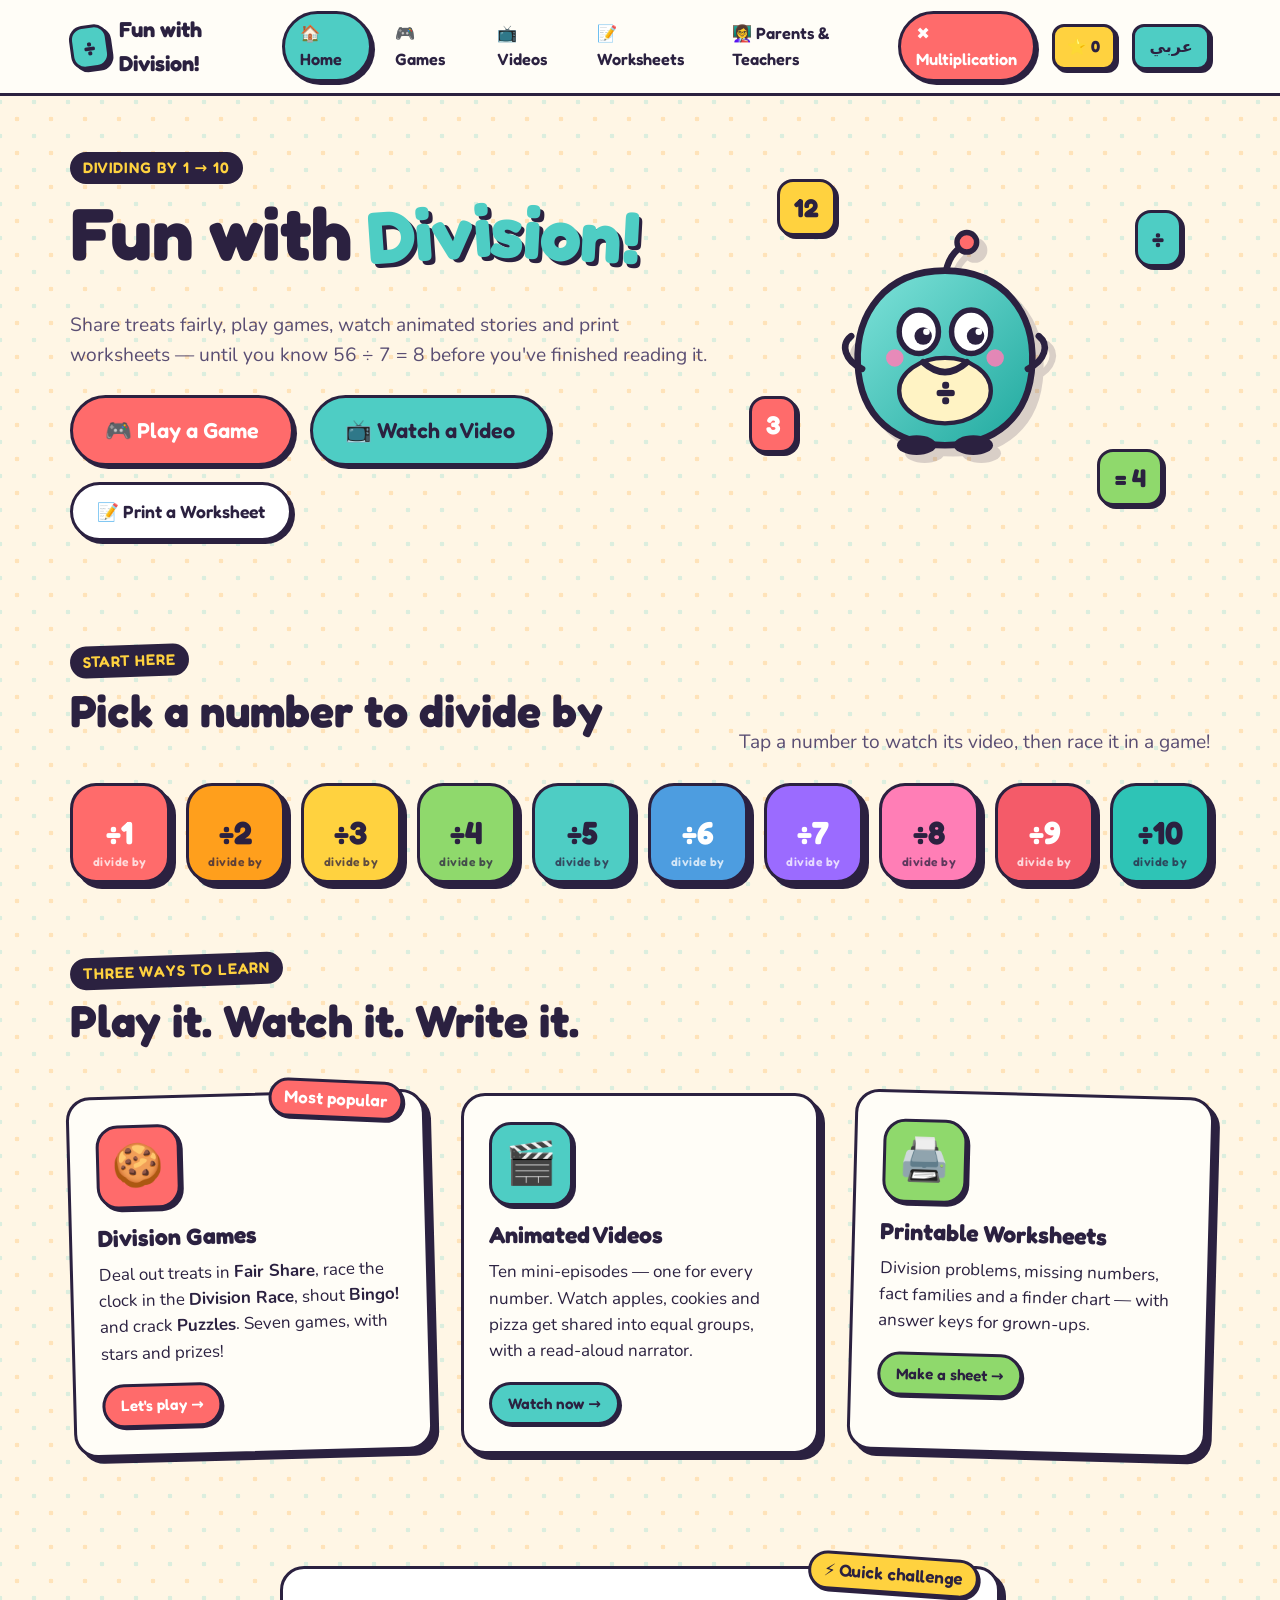
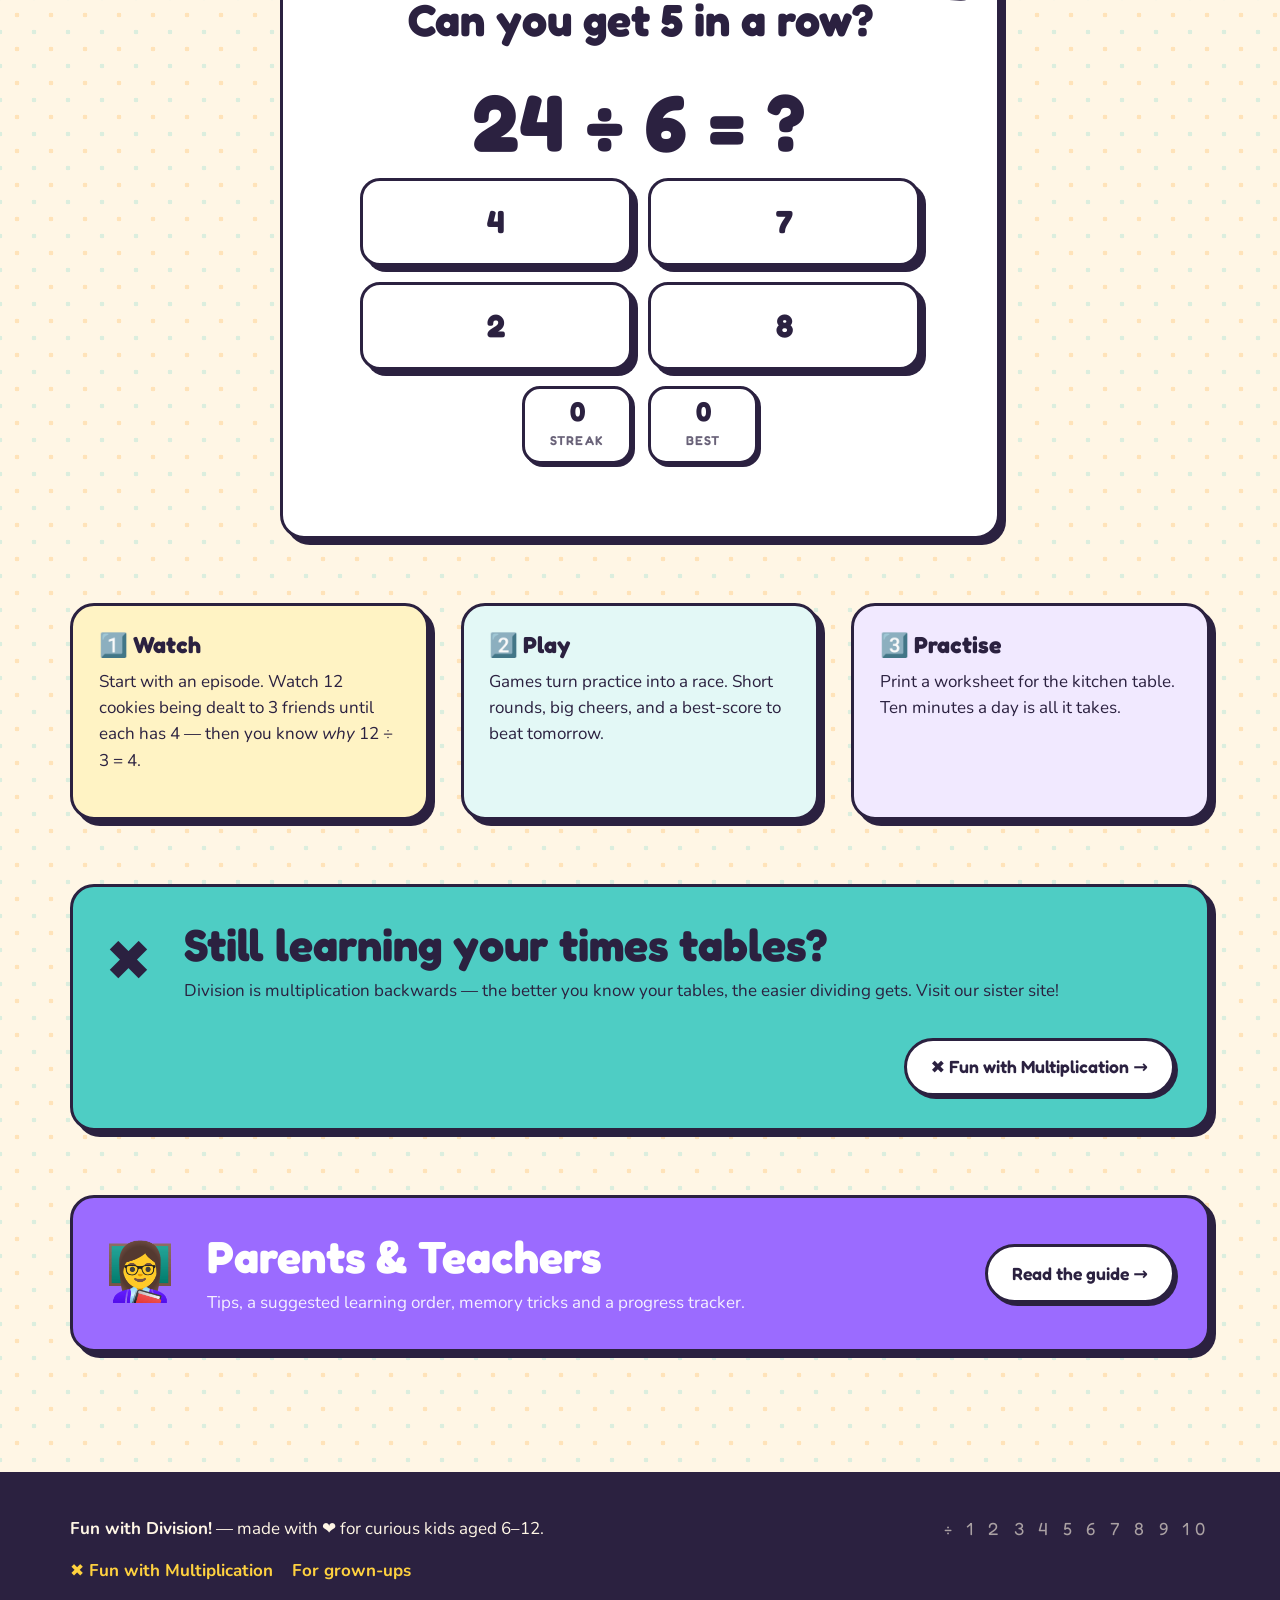
==== division/index.html @ 8eb176c8 "Merge Fun with Division into this app as /division Combines the two sister sites into a single PWA s" ====
<!DOCTYPE html>
<html lang="en">
<head>
  <meta charset="UTF-8">
  <meta name="viewport" content="width=device-width, initial-scale=1.0">
  <title data-i18n="title.home">Fun with Division! — Learn to divide by 1 to 10</title>
  <meta name="description" content="A colourful, playful website for kids aged 6–12 to learn division facts (dividing by 1 to 10) with sharing games, animated videos and printable worksheets.">
  <link rel="preconnect" href="https://fonts.googleapis.com">
  <link rel="preconnect" href="https://fonts.gstatic.com" crossorigin>
  <link href="https://fonts.googleapis.com/css2?family=Fredoka:wght@400;500;600;700&family=Nunito:wght@400;600;700;800&family=Baloo+Bhaijaan+2:wght@400;500;600;700&family=Cairo:wght@400;600;700;800&display=swap" rel="stylesheet">
  <link rel="stylesheet" href="css/style.css">
  <link rel="icon" href="data:image/svg+xml,%3Csvg xmlns='http://www.w3.org/2000/svg' viewBox='0 0 100 100'%3E%3Crect width='100' height='100' rx='24' fill='%234ECDC4'/%3E%3Ctext x='50' y='74' font-size='70' text-anchor='middle' fill='%232B2140' font-family='sans-serif' font-weight='bold'%3E÷%3C/text%3E%3C/svg%3E">
  <link rel="manifest" href="/manifest.json">
  <meta name="theme-color" content="#4ECDC4">
  <link rel="apple-touch-icon" href="/icons/apple-touch-icon.png">
  <meta name="mobile-web-app-capable" content="yes">
  <meta name="apple-mobile-web-app-capable" content="yes">
  <meta name="apple-mobile-web-app-status-bar-style" content="default">
  <meta name="apple-mobile-web-app-title" content="Fun with Math">
  <script src="js/i18n.js"></script>
</head>
<body>

  <header class="nav">
    <div class="nav-inner">
      <a class="brand" href="index.html"><span class="brand-badge">÷</span> <span data-i18n="brand">Fun with Division!</span></a>
      <ul class="nav-links">
        <li><a href="index.html" data-i18n="nav.home">🏠 Home</a></li>
        <li><a href="games.html" data-i18n="nav.games">🎮 Games</a></li>
        <li><a href="videos.html" data-i18n="nav.videos">📺 Videos</a></li>
        <li><a href="worksheets.html" data-i18n="nav.worksheets">📝 Worksheets</a></li>
        <li><a href="parents.html" data-i18n="nav.parents">👩‍🏫 Parents &amp; Teachers</a></li>
        <li><a class="sister-link" data-sister href="../index.html" data-i18n="nav.sister">✖️ Multiplication</a></li>
      </ul>
      <button class="lang-toggle" type="button" data-lang-toggle title="العربية / English">عربي</button>
      <button class="nav-toggle" aria-label="Open menu" data-i18n-label="nav.menu" aria-expanded="false">☰</button>
    </div>
  </header>

  <main>
    <!-- ================= HERO ================= -->
    <section class="hero">
      <div class="wrap hero-grid">
        <div>
          <span class="eyebrow reveal" style="--d:.05s" data-i18n="hero.eyebrow" id="hero-eyebrow">Dividing by 1 → 10</span>
          <h1 class="reveal" style="--d:.15s" data-i18n-html="hero.h1">Fun with <span style="white-space:nowrap"><span class="wobble">Divi</span><span class="swing">sion!</span></span></h1>
          <p class="lead reveal" style="--d:.3s" data-i18n-html="hero.lead">Share treats fairly, play games, watch animated stories and print worksheets — until you know 56 ÷ 7 = 8 before you've finished reading it.</p>
          <div class="hero-actions reveal" style="--d:.45s">
            <a class="btn btn-coral btn-lg" href="games.html" data-i18n="hero.play">🎮 Play a Game</a>
            <a class="btn btn-sky btn-lg" href="videos.html" data-i18n="hero.watch">📺 Watch a Video</a>
            <a class="btn btn-white" href="worksheets.html" data-i18n="hero.print">📝 Print a Worksheet</a>
          </div>
        </div>
        <div class="hero-art reveal" style="--d:.2s">
          <div data-mascot="floaty-mascot"></div>
          <span class="float-chip" style="top:6%; left:8%; background:var(--sun); --r:-8deg; animation-delay:0s">12</span>
          <span class="float-chip" style="top:14%; right:6%; background:var(--sky); --r:6deg; animation-delay:.6s">÷</span>
          <span class="float-chip" style="bottom:22%; left:2%; background:var(--coral); color:#fff; --r:4deg; animation-delay:1.2s">3</span>
          <span class="float-chip" style="bottom:8%; right:10%; background:var(--lime); --r:-5deg; animation-delay:1.8s">= 4</span>
        </div>
      </div>
    </section>

    <!-- ================= PICK A NUMBER ================= -->
    <section class="section" id="tables">
      <div class="wrap">
        <div class="section-head">
          <div>
            <span class="eyebrow" data-i18n="pick.eyebrow">Start here</span>
            <h2 data-i18n="pick.h2">Pick a number to divide by</h2>
          </div>
          <p class="lead" style="margin:0" data-i18n="pick.lead">Tap a number to watch its video, then race it in a game!</p>
        </div>
        <div class="table-picker">
          <a class="table-chip" href="videos.html#table-1">÷1<small data-i18n="pick.chip">divide by</small></a>
          <a class="table-chip" href="videos.html#table-2">÷2<small data-i18n="pick.chip">divide by</small></a>
          <a class="table-chip" href="videos.html#table-3">÷3<small data-i18n="pick.chip">divide by</small></a>
          <a class="table-chip" href="videos.html#table-4">÷4<small data-i18n="pick.chip">divide by</small></a>
          <a class="table-chip" href="videos.html#table-5">÷5<small data-i18n="pick.chip">divide by</small></a>
          <a class="table-chip" href="videos.html#table-6">÷6<small data-i18n="pick.chip">divide by</small></a>
          <a class="table-chip" href="videos.html#table-7">÷7<small data-i18n="pick.chip">divide by</small></a>
          <a class="table-chip" href="videos.html#table-8">÷8<small data-i18n="pick.chip">divide by</small></a>
          <a class="table-chip" href="videos.html#table-9">÷9<small data-i18n="pick.chip">divide by</small></a>
          <a class="table-chip" href="videos.html#table-10">÷10<small data-i18n="pick.chip">divide by</small></a>
        </div>
      </div>
    </section>

    <!-- ================= THREE WAYS TO LEARN ================= -->
    <section class="section" style="padding-top:1rem">
      <div class="wrap">
        <div class="section-head">
          <div>
            <span class="eyebrow" data-i18n="ways.eyebrow">Three ways to learn</span>
            <h2 data-i18n="ways.h2">Play it. Watch it. Write it.</h2>
          </div>
        </div>
        <div class="grid-3">
          <a class="sticker sticker-link tilt-l" href="games.html">
            <span class="tag" data-i18n="ways.popular">Most popular</span>
            <div class="card-icon" style="background:var(--coral)">🍪</div>
            <h3 data-i18n="ways.games.h3">Division Games</h3>
            <p data-i18n-html="ways.games.p">Deal out treats in <b>Fair Share</b>, race the clock in the <b>Division Race</b>, shout <b>Bingo!</b> and crack <b>Puzzles</b>. Seven games, with stars and prizes!</p>
            <span class="btn btn-sm btn-coral" data-i18n="ways.games.btn">Let's play →</span>
          </a>
          <a class="sticker sticker-link" href="videos.html">
            <div class="card-icon" style="background:var(--sky)">🎬</div>
            <h3 data-i18n="ways.videos.h3">Animated Videos</h3>
            <p data-i18n="ways.videos.p">Ten mini-episodes — one for every number. Watch apples, cookies and pizza get shared into equal groups, with a read-aloud narrator.</p>
            <span class="btn btn-sm btn-sky" data-i18n="ways.videos.btn">Watch now →</span>
          </a>
          <a class="sticker sticker-link tilt-r" href="worksheets.html">
            <div class="card-icon" style="background:var(--lime)">🖨️</div>
            <h3 data-i18n="ways.ws.h3">Printable Worksheets</h3>
            <p data-i18n="ways.ws.p">Division problems, missing numbers, fact families and a finder chart — with answer keys for grown-ups.</p>
            <span class="btn btn-sm btn-lime" data-i18n="ways.ws.btn">Make a sheet →</span>
          </a>
        </div>
      </div>
    </section>

    <!-- ================= QUICK CHALLENGE ================= -->
    <section class="section">
      <div class="wrap">
        <div class="sticker" style="max-width:720px; margin:0 auto; background:#fff">
          <span class="tag" style="background:var(--sun); color:var(--ink)" data-i18n="qc.tag">⚡ Quick challenge</span>
          <h2 style="text-align:center" data-i18n="qc.h2">Can you get 5 in a row?</h2>
          <div class="question-big" id="qc-question">12 ÷ 3 = ?</div>
          <div class="options" id="qc-options"></div>
          <div class="stat-row">
            <div class="stat"><b id="qc-streak">0</b><span data-i18n="stat.streak">streak</span></div>
            <div class="stat"><b id="qc-best">0</b><span data-i18n="stat.best">best</span></div>
          </div>
          <p id="qc-msg" style="text-align:center; font-family:var(--display); font-size:1.2rem; min-height:1.6em; margin:0"></p>
        </div>
      </div>
    </section>

    <!-- ================= HOW IT WORKS ================= -->
    <section class="section" style="padding-top:.5rem">
      <div class="wrap">
        <div class="grid-3">
          <div class="sticker" style="background:#FFF3C4">
            <h3 data-i18n="how.watch.h3">1️⃣ Watch</h3>
            <p data-i18n-html="how.watch.p">Start with an episode. Watch 12 cookies being dealt to 3 friends until each has 4 — then you know <em>why</em> 12 ÷ 3 = 4.</p>
          </div>
          <div class="sticker" style="background:#E3F8F6">
            <h3 data-i18n="how.play.h3">2️⃣ Play</h3>
            <p data-i18n="how.play.p">Games turn practice into a race. Short rounds, big cheers, and a best-score to beat tomorrow.</p>
          </div>
          <div class="sticker" style="background:#F1E9FF">
            <h3 data-i18n="how.practise.h3">3️⃣ Practise</h3>
            <p data-i18n="how.practise.p">Print a worksheet for the kitchen table. Ten minutes a day is all it takes.</p>
          </div>
        </div>
      </div>
    </section>

    <!-- ================= SISTER SITE ================= -->
    <section class="section" style="padding-top:.5rem">
      <div class="wrap">
        <div class="banner sister">
          <div style="font-size:3.5rem">✖️</div>
          <div>
            <h2 style="margin-bottom:.2em" data-i18n="sister.h2">Still learning your times tables?</h2>
            <p style="margin:0" data-i18n="sister.p">Division is multiplication backwards — the better you know your tables, the easier dividing gets. Visit our sister site!</p>
          </div>
          <a class="btn btn-white" data-sister href="../index.html" data-i18n="sister.btn">✖️ Fun with Multiplication →</a>
        </div>
      </div>
    </section>

    <!-- ================= PARENTS BANNER ================= -->
    <section class="section" style="padding-top:.5rem">
      <div class="wrap">
        <div class="banner">
          <div style="font-size:3.5rem">👩‍🏫</div>
          <div>
            <h2 style="margin-bottom:.2em" data-i18n="banner.h2">Parents &amp; Teachers</h2>
            <p style="margin:0; opacity:.9" data-i18n="banner.p">Tips, a suggested learning order, memory tricks and a progress tracker.</p>
          </div>
          <a class="btn btn-white" href="parents.html" data-i18n="banner.btn">Read the guide →</a>
        </div>
      </div>
    </section>
  </main>

  <footer class="footer">
    <div class="wrap footer-inner">
      <div data-i18n-html="footer.made"><b>Fun with Division!</b> — made with ❤️ for curious kids aged 6–12.</div>
      <div class="nums">÷ 1 2 3 4 5 6 7 8 9 10</div>
      <div style="display:flex; gap:1.2rem; flex-wrap:wrap"><a data-sister href="../index.html" data-i18n="footer.sister">✖️ Fun with Multiplication</a><a href="parents.html" data-i18n="footer.grownups">For grown-ups</a></div>
    </div>
  </footer>

  <script src="js/main.js"></script>
  <script>
    /* Quick challenge widget */
    (function () {
      let f, streak = 0, best = MM.load('qc_best', 0), locked = false;
      const q = document.getElementById('qc-question'), opts = document.getElementById('qc-options');
      const sStreak = document.getElementById('qc-streak'), sBest = document.getElementById('qc-best'), msg = document.getElementById('qc-msg');
      sBest.textContent = best;
      // After i18n has applied static text, so the greeting wins in both languages
      document.addEventListener('DOMContentLoaded', () => { if (MM.name) document.getElementById('hero-eyebrow').textContent = MM.t('hero.hi', { name: MM.name }); });
      const cheers = MM.t('qc.cheers');
      function next() {
        locked = false;
        f = MM.divFact([1, 2, 3, 4, 5, 6, 7, 8, 9, 10]);
        q.textContent = `${f.p} ÷ ${f.n} = ?`;
        opts.innerHTML = '';
        MM.divDistractors(f.n, f.q).forEach(v => {
          const btn = document.createElement('button');
          btn.className = 'option'; btn.textContent = v;
          btn.addEventListener('click', () => answer(btn, v));
          opts.appendChild(btn);
        });
      }
      function answer(btn, v) {
        if (locked) return; locked = true;
        const right = v === f.q;
        MM.recordFact(f.n, f.q, right);
        if (right) {
          btn.classList.add('correct'); MM.sound.good(); streak++;
          msg.textContent = MM.pick(cheers);
          if (streak > best) { best = streak; MM.save('qc_best', best); sBest.textContent = best; }
          if (streak === 5) { msg.textContent = MM.t('qc.five'); MM.confetti(80); MM.sound.win(); }
        } else {
          btn.classList.add('wrong'); MM.sound.bad(); streak = 0;
          msg.textContent = MM.t('qc.wrong', { p: f.p, n: f.n, q: f.q });
          [...opts.children].forEach(o => { if (+o.textContent === f.q) o.classList.add('correct'); });
        }
        sStreak.textContent = streak;
        setTimeout(next, right ? 700 : 1600);
      }
      next();
    })();
  </script>
</body>
</html>
---- division/css/style.css ----
/* =========================================================
   Fun with Multiplication! — shared styles
   Aesthetic: bright "sticker book" — thick ink outlines,
   offset shadows, candy colours on warm cream paper.
   ========================================================= */

:root {
  --cream: #FFF6E5;
  --paper: #FFFDF7;
  --ink: #2B2140;
  --ink-soft: #5A4E73;
  --sun: #FFD23F;
  --coral: #FF6B6B;
  --sky: #4ECDC4;
  --grape: #9B6BFF;
  --lime: #8FD96C;
  --tangerine: #FF9F1C;
  --pink: #FF7EB6;
  --blue: #4D9DE0;

  --radius: 24px;
  --radius-sm: 14px;
  --shadow: 6px 6px 0 var(--ink);
  --shadow-sm: 3px 3px 0 var(--ink);

  --display: 'Fredoka', 'Baloo 2', 'Comic Sans MS', system-ui, sans-serif;
  --body: 'Nunito', 'Segoe UI', system-ui, sans-serif;

  /* per-number colours, used by table chips, chart, episodes */
  --n1: #FF6B6B; --n2: #FF9F1C; --n3: #FFD23F; --n4: #8FD96C; --n5: #4ECDC4;
  --n6: #4D9DE0; --n7: #9B6BFF; --n8: #FF7EB6; --n9: #F45B69; --n10: #2EC4B6;
}

*, *::before, *::after { box-sizing: border-box; }
html { scroll-behavior: smooth; }
body {
  margin: 0;
  font-family: var(--body);
  color: var(--ink);
  background-color: var(--cream);
  background-image:
    radial-gradient(rgba(255, 159, 28, .22) 2.2px, transparent 2.6px),
    radial-gradient(rgba(78, 205, 196, .20) 2.2px, transparent 2.6px);
  background-size: 34px 34px, 34px 34px;
  background-position: 0 0, 17px 17px;
  line-height: 1.55;
  font-size: 17px;
  -webkit-font-smoothing: antialiased;
}
h1, h2, h3, h4 { font-family: var(--display); line-height: 1.1; margin: 0 0 .5em; font-weight: 700; }
h1 { font-size: clamp(2.4rem, 6vw, 4.6rem); letter-spacing: -.01em; }
h2 { font-size: clamp(1.8rem, 4vw, 2.8rem); }
h3 { font-size: 1.45rem; }
p { margin: 0 0 1em; }
a { color: inherit; text-decoration: none; }
img, svg { max-width: 100%; display: block; }
button { font: inherit; color: inherit; cursor: pointer; }
input, select { font: inherit; color: inherit; }
.sr-only { position: absolute; width: 1px; height: 1px; overflow: hidden; clip: rect(0 0 0 0); white-space: nowrap; }

.wrap { max-width: 1180px; margin: 0 auto; padding: 0 1.25rem; }
.section { padding: 3.5rem 0; }
.section-head { display: flex; align-items: flex-end; justify-content: space-between; gap: 1rem; flex-wrap: wrap; margin-bottom: 1.6rem; }
.eyebrow {
  display: inline-block; font-family: var(--display); font-weight: 600; font-size: .95rem;
  letter-spacing: .06em; text-transform: uppercase; background: var(--ink); color: var(--sun);
  padding: .25rem .8rem; border-radius: 999px; transform: rotate(-2deg); margin-bottom: .6rem;
}
.lead { font-size: 1.2rem; color: var(--ink-soft); max-width: 60ch; }

/* ---------- Nav ---------- */
.nav { position: sticky; top: 0; z-index: 50; background: var(--paper); border-bottom: 3px solid var(--ink); }
.nav-inner { max-width: 1180px; margin: 0 auto; padding: .7rem 1.25rem; display: flex; align-items: center; gap: 1rem; position: relative; }
.brand { font-family: var(--display); font-weight: 700; font-size: 1.35rem; display: flex; align-items: center; gap: .6rem; }
.brand-badge {
  width: 44px; height: 44px; border-radius: 14px; background: var(--coral); border: 3px solid var(--ink);
  display: grid; place-items: center; font-size: 1.5rem; color: #fff; box-shadow: var(--shadow-sm);
  transform: rotate(-8deg); transition: transform .3s;
}
.brand:hover .brand-badge { transform: rotate(8deg) scale(1.05); }
.nav-links { display: flex; gap: .3rem; margin-inline-start: auto; list-style: none; padding: 0; margin-top: 0; margin-bottom: 0; }
.nav-links a {
  font-family: var(--display); font-weight: 600; font-size: 1.02rem; padding: .45rem .95rem; border-radius: 999px;
  border: 3px solid transparent; display: flex; align-items: center; gap: .4rem; transition: all .15s;
}
.nav-links a:hover { background: var(--paper); border-color: var(--ink); transform: translate(-2px, -2px); box-shadow: var(--shadow-sm); }
.nav-links a.active { background: var(--sun); border-color: var(--ink); box-shadow: var(--shadow-sm); }
.nav-toggle {
  display: none; width: 46px; height: 46px; border-radius: 12px; border: 3px solid var(--ink);
  background: var(--sun); box-shadow: var(--shadow-sm); font-size: 1.4rem; place-items: center;
}
@media (max-width: 960px) {
  .nav-toggle { display: grid; }
  .nav-links {
    display: none; position: absolute; top: 100%; left: 0; right: 0; flex-direction: column; gap: .5rem;
    background: var(--paper); border-bottom: 3px solid var(--ink); padding: 1rem 1.25rem 1.25rem; margin: 0;
  }
  .nav-links.open { display: flex; }
  .nav-links a { border-color: var(--ink); background: #fff; }
}

/* ---------- Buttons ---------- */
.btn {
  display: inline-flex; align-items: center; justify-content: center; gap: .5rem;
  font-family: var(--display); font-weight: 600; font-size: 1.1rem; padding: .8rem 1.5rem;
  border-radius: 999px; border: 3px solid var(--ink); background: var(--sun); color: var(--ink);
  box-shadow: var(--shadow-sm); transition: transform .12s, box-shadow .12s; text-decoration: none; user-select: none;
}
.btn:hover { transform: translate(-2px, -2px); box-shadow: 5px 5px 0 var(--ink); }
.btn:active { transform: translate(2px, 2px); box-shadow: 1px 1px 0 var(--ink); }
.btn:disabled { opacity: .5; cursor: not-allowed; transform: none; box-shadow: var(--shadow-sm); }
.btn-coral { background: var(--coral); color: #fff; }
.btn-sky { background: var(--sky); }
.btn-grape { background: var(--grape); color: #fff; }
.btn-lime { background: var(--lime); }
.btn-white { background: #fff; }
.btn-lg { font-size: 1.35rem; padding: 1rem 2rem; }
.btn-sm { font-size: .95rem; padding: .45rem 1rem; box-shadow: 2px 2px 0 var(--ink); }
.btn-icon { width: 48px; height: 48px; padding: 0; border-radius: 14px; font-size: 1.3rem; }

/* ---------- Sticker cards ---------- */
.sticker {
  background: var(--paper); border: 3px solid var(--ink); border-radius: var(--radius); box-shadow: var(--shadow);
  padding: 1.6rem; position: relative;
}
.sticker.tilt-l { transform: rotate(-1.5deg); }
.sticker.tilt-r { transform: rotate(1.5deg); }
.sticker-link { transition: transform .2s, box-shadow .2s; display: block; }
.sticker-link:hover { transform: translate(-4px, -4px) rotate(0); box-shadow: 10px 10px 0 var(--ink); }
.sticker .tag {
  position: absolute; top: -14px; inset-inline-end: 18px; background: var(--coral); color: #fff; font-family: var(--display);
  font-weight: 600; padding: .2rem .8rem; border: 3px solid var(--ink); border-radius: 999px; transform: rotate(4deg);
  box-shadow: 2px 2px 0 var(--ink);
}
.card-icon {
  width: 84px; height: 84px; border-radius: 22px; border: 3px solid var(--ink); display: grid; place-items: center;
  font-size: 2.6rem; margin-bottom: 1rem; box-shadow: var(--shadow-sm); background: var(--sun);
}
.grid-3 { display: grid; grid-template-columns: repeat(auto-fit, minmax(280px, 1fr)); gap: 2rem; }
.grid-2 { display: grid; grid-template-columns: repeat(auto-fit, minmax(300px, 1fr)); gap: 2rem; }

/* ---------- Table picker chips ---------- */
.table-picker { display: grid; grid-template-columns: repeat(auto-fit, minmax(92px, 1fr)); gap: 1rem; }
.table-chip {
  aspect-ratio: 1; border-radius: 26px; border: 3px solid var(--ink); box-shadow: var(--shadow);
  display: grid; place-items: center; font-family: var(--display); font-weight: 700; font-size: 2.4rem; color: var(--ink);
  transition: transform .15s, box-shadow .15s; position: relative; text-decoration: none;
}
.table-chip small { position: absolute; bottom: 8px; font-size: .75rem; font-weight: 600; letter-spacing: .04em; opacity: .75; }
.table-chip:hover { transform: translate(-3px, -3px) rotate(-3deg); box-shadow: 9px 9px 0 var(--ink); }
.table-chip:nth-child(1) { background: var(--n1); color: #fff; }
.table-chip:nth-child(2) { background: var(--n2); }
.table-chip:nth-child(3) { background: var(--n3); }
.table-chip:nth-child(4) { background: var(--n4); }
.table-chip:nth-child(5) { background: var(--n5); }
.table-chip:nth-child(6) { background: var(--n6); color: #fff; }
.table-chip:nth-child(7) { background: var(--n7); color: #fff; }
.table-chip:nth-child(8) { background: var(--n8); }
.table-chip:nth-child(9) { background: var(--n9); color: #fff; }
.table-chip:nth-child(10) { background: var(--n10); }

/* ---------- Toggle chips (checkbox-like) ---------- */
.chip-row { display: flex; flex-wrap: wrap; gap: .5rem; }
.chip {
  font-family: var(--display); font-weight: 600; font-size: 1.05rem; min-width: 46px; height: 46px; padding: 0 .9rem;
  border-radius: 999px; border: 3px solid var(--ink); background: #fff; box-shadow: 2px 2px 0 var(--ink);
  transition: all .12s; display: inline-flex; align-items: center; justify-content: center;
}
.chip:hover { transform: translate(-1px, -1px); box-shadow: 3px 3px 0 var(--ink); }
.chip[aria-pressed="true"] { background: var(--ink); color: var(--sun); }

/* ---------- Forms ---------- */
.field { display: flex; flex-direction: column; gap: .4rem; }
.field label, .field-label { font-family: var(--display); font-weight: 600; font-size: 1.05rem; }
.field select, .field input[type="text"], .field input[type="number"] {
  padding: .65rem .9rem; border-radius: 14px; border: 3px solid var(--ink); background: #fff; box-shadow: 2px 2px 0 var(--ink);
}
.check { display: flex; align-items: center; gap: .6rem; font-weight: 700; cursor: pointer; }
.check input { width: 22px; height: 22px; accent-color: var(--ink); }

/* ---------- Hero ---------- */
.hero { padding: 3.5rem 0 3rem; position: relative; overflow: hidden; }
.hero-grid { display: grid; grid-template-columns: 1.15fr .85fr; gap: 2rem; align-items: center; }
.hero h1 .wobble { display: inline-block; color: var(--coral); transform: rotate(-4deg); text-shadow: 4px 4px 0 var(--ink); }
.hero h1 .swing { display: inline-block; color: var(--sky); transform: rotate(3deg); text-shadow: 4px 4px 0 var(--ink); }
.hero-actions { display: flex; flex-wrap: wrap; gap: 1rem; margin-top: 1.5rem; }
.hero-art { position: relative; min-height: 380px; display: grid; place-items: center; }
.mascot { width: min(320px, 80%); filter: drop-shadow(8px 8px 0 rgba(43, 33, 64, .18)); }
.float-chip {
  position: absolute; font-family: var(--display); font-weight: 700; font-size: 1.6rem; padding: .35rem .9rem;
  border: 3px solid var(--ink); border-radius: 16px; box-shadow: var(--shadow-sm); animation: floaty 4s ease-in-out infinite;
}
@media (max-width: 960px) {
  .hero-grid { grid-template-columns: 1fr; }
  .hero-art { min-height: 300px; order: -1; }
}

/* ---------- Big banner ---------- */
.banner {
  border: 3px solid var(--ink); border-radius: var(--radius); box-shadow: var(--shadow); padding: 2rem;
  display: flex; align-items: center; gap: 2rem; flex-wrap: wrap; background: var(--grape); color: #fff;
}
.banner h2 { color: #fff; }
.banner .btn { margin-inline-start: auto; }

/* ---------- Footer ---------- */
.footer { margin-top: 4rem; border-top: 3px solid var(--ink); background: var(--ink); color: var(--cream); padding: 2.5rem 0; }
.footer-inner { display: flex; flex-wrap: wrap; gap: 1rem 2rem; align-items: center; justify-content: space-between; }
.footer a { color: var(--sun); font-weight: 700; }
.footer .nums { font-family: var(--display); font-size: 1.1rem; letter-spacing: .3em; opacity: .6; }

/* ---------- Game surfaces ---------- */
.game-tabs { display: flex; flex-wrap: wrap; gap: .8rem; margin-bottom: 1.5rem; }
.game-tab {
  font-family: var(--display); font-weight: 600; font-size: 1.15rem; padding: .7rem 1.3rem; border-radius: 18px;
  border: 3px solid var(--ink); background: #fff; box-shadow: var(--shadow-sm); display: inline-flex; gap: .5rem; align-items: center;
}
.game-tab[aria-selected="true"] { background: var(--ink); color: var(--sun); }
.game-panel { display: none; }
.game-panel.active { display: block; animation: rise .4s ease both; }

.question-big {
  font-family: var(--display); font-weight: 700; font-size: clamp(2.6rem, 9vw, 5rem); text-align: center; letter-spacing: .02em;
  padding: 1rem; line-height: 1;
}
.options { display: grid; grid-template-columns: repeat(2, 1fr); gap: 1rem; max-width: 560px; margin: 0 auto; }
.option {
  font-family: var(--display); font-weight: 700; font-size: 2rem; padding: 1rem; border-radius: 20px; border: 3px solid var(--ink);
  background: #fff; box-shadow: var(--shadow); transition: transform .1s, box-shadow .1s, background .15s;
}
.option:hover { transform: translate(-2px, -2px); box-shadow: 8px 8px 0 var(--ink); }
.option.correct { background: var(--lime); animation: pop .35s; }
.option.wrong { background: var(--coral); color: #fff; animation: shake .4s; }
.stat-row { display: flex; flex-wrap: wrap; gap: 1rem; justify-content: center; margin: 1rem 0; }
.stat {
  background: #fff; border: 3px solid var(--ink); border-radius: 18px; box-shadow: var(--shadow-sm); padding: .5rem 1.1rem;
  font-family: var(--display); font-weight: 600; min-width: 110px; text-align: center;
}
.stat b { display: block; font-size: 1.7rem; line-height: 1.1; }
.stat span { font-size: .8rem; text-transform: uppercase; letter-spacing: .08em; opacity: .7; }
.track { position: relative; height: 26px; border: 3px solid var(--ink); border-radius: 999px; background: #fff; overflow: visible; margin: 1.2rem 0; }
.track-fill { height: 100%; border-radius: 999px; background: repeating-linear-gradient(45deg, var(--sky) 0 12px, var(--lime) 12px 24px); transition: width .4s; }
.track-rocket { position: absolute; top: -18px; font-size: 2rem; transition: left .4s; transform: translateX(-50%); }
.timer-bar { height: 14px; border: 3px solid var(--ink); border-radius: 999px; background: #fff; overflow: hidden; }
.timer-fill { height: 100%; background: var(--coral); transition: width 1s linear; }

.bingo-grid { display: grid; grid-template-columns: repeat(5, 1fr); gap: .5rem; max-width: 520px; margin: 0 auto; }
.bingo-cell {
  aspect-ratio: 1; display: grid; place-items: center; font-family: var(--display); font-weight: 700; font-size: clamp(1.1rem, 4vw, 1.8rem);
  border: 3px solid var(--ink); border-radius: 16px; background: #fff; box-shadow: 3px 3px 0 var(--ink); transition: all .12s;
}
.bingo-cell:hover { transform: translate(-1px, -1px); }
.bingo-cell.marked { background: var(--sun); transform: rotate(-4deg) scale(.96); }
.bingo-cell.free { background: var(--grape); color: #fff; font-size: 1rem; }
.bingo-cell.win { background: var(--lime); animation: pop .4s; }
.bingo-cell.wrong { animation: shake .4s; background: var(--coral); color: #fff; }
.caller {
  text-align: center; font-family: var(--display); font-size: clamp(2rem, 7vw, 3.4rem); font-weight: 700; background: #fff;
  border: 3px solid var(--ink); border-radius: 22px; box-shadow: var(--shadow); padding: 1rem; max-width: 520px; margin: 0 auto 1.2rem;
}

.hearts { font-size: 1.6rem; letter-spacing: .1em; }
.puzzle-type {
  display: inline-block; font-family: var(--display); font-weight: 600; background: var(--sky); border: 3px solid var(--ink); border-radius: 999px;
  padding: .2rem .9rem; box-shadow: 2px 2px 0 var(--ink); margin-bottom: .6rem;
}

/* ---------- Modal ---------- */
.modal-back { position: fixed; inset: 0; background: rgba(43, 33, 64, .55); display: none; place-items: center; z-index: 100; padding: 1rem; }
.modal-back.open { display: grid; }
.modal { background: var(--paper); border: 3px solid var(--ink); border-radius: var(--radius); box-shadow: 10px 10px 0 var(--ink); padding: 2rem; max-width: 520px; width: 100%; text-align: center; animation: pop .35s; }
.modal .big-emoji { font-size: 4rem; line-height: 1; margin-bottom: .5rem; }

/* ---------- Video player ---------- */
.player { border: 3px solid var(--ink); border-radius: var(--radius); box-shadow: var(--shadow); background: #fff; overflow: hidden; }
.player-stage {
  position: relative; min-height: 420px; padding: 2.4rem 1.5rem 1.5rem; display: grid; grid-template-rows: auto 1fr auto; gap: .8rem;
  background: linear-gradient(180deg, #E9F9FF 0%, #FFF9E8 100%);
}
.stage-eq { font-family: var(--display); font-weight: 700; font-size: clamp(2.2rem, 7vw, 4rem); text-align: center; line-height: 1; }
.stage-eq .ans { color: var(--coral); text-shadow: 3px 3px 0 var(--ink); }
.stage-rows { display: flex; flex-direction: column; align-items: center; justify-content: center; gap: .3rem; min-height: 200px; }
.stage-row { display: flex; gap: .3rem; }
.stage-item { font-size: clamp(1.3rem, 3.4vw, 2rem); line-height: 1; animation: pop .35s both; }
.stage-caption {
  font-family: var(--display); font-weight: 600; font-size: 1.2rem; text-align: center; background: var(--ink); color: #fff;
  border-radius: 14px; padding: .6rem 1rem; min-height: 3.2rem;
}
.stage-title { position: absolute; top: 12px; inset-inline-start: 14px; font-family: var(--display); font-weight: 600; font-size: .95rem; background: rgba(255,255,255,.85); border: 2px solid var(--ink); border-radius: 999px; padding: .15rem .7rem; }
.stage-done { display: grid; place-items: center; text-align: center; gap: .5rem; }
.player-controls { display: flex; flex-wrap: wrap; align-items: center; gap: .6rem; padding: .9rem 1.2rem; border-top: 3px solid var(--ink); background: var(--paper); }
.player-controls .spacer { flex: 1; }
.progress { height: 12px; background: #eee; border-top: 3px solid var(--ink); position: relative; cursor: pointer; }
.progress-fill { height: 100%; background: var(--coral); transition: width .3s; }
.skip-strip { display: flex; flex-wrap: wrap; gap: .4rem; justify-content: center; }
.skip-strip span {
  font-family: var(--display); font-weight: 700; min-width: 42px; padding: .2rem .5rem; text-align: center; border: 2px solid var(--ink);
  border-radius: 10px; background: #fff; opacity: .35; transition: all .25s;
}
.skip-strip span.on { opacity: 1; background: var(--sun); transform: translateY(-3px); }
.episodes { display: grid; grid-template-columns: repeat(auto-fill, minmax(150px, 1fr)); gap: 1rem; }
.episode {
  border: 3px solid var(--ink); border-radius: 18px; box-shadow: var(--shadow-sm); background: #fff; padding: .9rem; cursor: pointer;
  text-align: start; transition: transform .15s, box-shadow .15s; font-family: var(--display);
}
.episode:hover { transform: translate(-2px, -2px); box-shadow: 5px 5px 0 var(--ink); }
.episode.playing { outline: 4px solid var(--sun); outline-offset: 2px; }
.episode .thumb { font-size: 2.2rem; height: 64px; border-radius: 12px; border: 2px solid var(--ink); display: grid; place-items: center; margin-bottom: .5rem; }
.episode b { display: block; font-size: 1.05rem; }
.episode small { color: var(--ink-soft); }
.trick-box { border: 3px dashed var(--ink); border-radius: 18px; padding: 1rem 1.2rem; background: #FFF3C4; margin-top: 1rem; }

/* ---------- Multiplication chart ---------- */
.mchart { width: 100%; border-collapse: separate; border-spacing: 4px; font-family: var(--display); font-weight: 600; }
.mchart td, .mchart th { text-align: center; padding: 0; height: 44px; border-radius: 10px; border: 2px solid var(--ink); background: #fff; font-size: clamp(.8rem, 2vw, 1.1rem); }
.mchart th { background: var(--ink); color: var(--sun); }
.mchart td { cursor: pointer; transition: background .15s, transform .15s; }
.mchart td.hl { background: #FFF3C4; }
.mchart td.focus { background: var(--sun); transform: scale(1.15); z-index: 2; position: relative; box-shadow: 3px 3px 0 var(--ink); }
.mchart td.diag { background: #EAF7E6; }
.chart-readout { text-align: center; font-family: var(--display); font-size: 1.6rem; font-weight: 700; margin-top: 1rem; min-height: 2.2rem; }

/* ---------- Worksheets ---------- */
.ws-layout { display: grid; grid-template-columns: 360px 1fr; gap: 2rem; align-items: start; }
@media (max-width: 960px) { .ws-layout { grid-template-columns: 1fr; } }
.sheet {
  background: #fff; border: 3px solid var(--ink); box-shadow: var(--shadow); padding: 2.2rem 2.4rem; min-height: 600px;
  font-family: var(--body); color: #000;
}
.sheet-head { display: flex; justify-content: space-between; align-items: flex-end; gap: 1rem; border-bottom: 3px solid #000; padding-bottom: .6rem; margin-bottom: 1.2rem; flex-wrap: wrap; }
.sheet-head h2 { margin: 0; font-size: 1.8rem; }
.sheet-meta { font-family: var(--body); font-size: .95rem; display: flex; gap: 1.5rem; }
.sheet-meta span { border-bottom: 2px solid #000; min-width: 140px; display: inline-block; }
.prob-grid { display: grid; gap: .9rem 1.2rem; }
.prob-grid.h { grid-template-columns: repeat(3, 1fr); }
.prob-grid.h .prob { font-family: var(--display); font-size: 1.45rem; display: flex; align-items: center; gap: .4rem; }
.prob-grid.h .prob .blank { display: inline-block; width: 64px; border-bottom: 2px solid #000; height: 1.6rem; }
.prob-grid.v { grid-template-columns: repeat(5, 1fr); }
.prob-grid.v .prob { font-family: var(--display); font-size: 1.5rem; text-align: right; width: 70px; margin: 0 auto; line-height: 1.25; }
.prob-grid.v .prob .op { display: block; border-bottom: 3px solid #000; padding-bottom: .1rem; }
.prob-grid.v .prob .op::before { content: '×'; float: left; }
.prob-grid.v .prob .space { display: block; height: 1.8rem; }
.prob-grid .ans-inline { color: #C0392B; font-weight: 800; }
.sheet-chart { width: 100%; border-collapse: collapse; font-family: var(--display); }
.sheet-chart td, .sheet-chart th { border: 2px solid #000; text-align: center; height: 40px; font-size: 1.1rem; }
.sheet-chart th { background: #eee; }
.sheet-footer { margin-top: 2rem; font-size: .9rem; color: #555; display: flex; justify-content: space-between; }
.page-break { page-break-before: always; break-before: page; margin-top: 2rem; }
.sheet .stars { font-size: 1.6rem; letter-spacing: .2em; }

@media print {
  @page { margin: 1.4cm; }
  body { background: #fff; font-size: 12pt; }
  .no-print { display: none !important; }
  .ws-layout { display: block; }
  .sheet { border: none; box-shadow: none; padding: 0; min-height: 0; }
  .prob-grid.v .prob .space { height: 2.2rem; }
}

/* ---------- Parents page ---------- */
.tip-list { list-style: none; padding: 0; margin: 0; display: grid; gap: 1rem; }
.tip-list li { display: flex; gap: 1rem; align-items: flex-start; background: #fff; border: 3px solid var(--ink); border-radius: 18px; padding: 1rem 1.2rem; box-shadow: var(--shadow-sm); }
.tip-list .num { flex: none; width: 40px; height: 40px; border-radius: 12px; background: var(--sun); border: 3px solid var(--ink); display: grid; place-items: center; font-family: var(--display); font-weight: 700; }
.order-steps { display: flex; flex-wrap: wrap; gap: .8rem; align-items: center; }
.order-step { font-family: var(--display); font-weight: 600; background: #fff; border: 3px solid var(--ink); border-radius: 16px; padding: .6rem 1rem; box-shadow: var(--shadow-sm); }
.order-arrow { font-size: 1.5rem; }
.tricks-table { width: 100%; border-collapse: separate; border-spacing: 0; border: 3px solid var(--ink); border-radius: 18px; overflow: hidden; background: #fff; box-shadow: var(--shadow); }
.tricks-table th, .tricks-table td { padding: .8rem 1rem; text-align: start; border-bottom: 2px solid #eee; vertical-align: top; }
.tricks-table th { background: var(--ink); color: var(--sun); font-family: var(--display); }
.tricks-table tr:last-child td { border-bottom: none; }
.tricks-table td:first-child { font-family: var(--display); font-weight: 700; font-size: 1.2rem; white-space: nowrap; }
details.faq { background: #fff; border: 3px solid var(--ink); border-radius: 16px; box-shadow: var(--shadow-sm); padding: .9rem 1.2rem; margin-bottom: .8rem; }
details.faq summary { font-family: var(--display); font-weight: 600; font-size: 1.1rem; cursor: pointer; }
.progress-cards { display: grid; grid-template-columns: repeat(auto-fit, minmax(180px, 1fr)); gap: 1rem; }
.mastery { display: grid; grid-template-columns: repeat(5, 1fr); gap: .5rem; }
.mastery div { border: 3px solid var(--ink); border-radius: 12px; padding: .5rem; text-align: center; font-family: var(--display); font-weight: 600; background: #fff; }
.mastery small { display: block; font-size: .75rem; opacity: .7; }

/* ---------- Motion ---------- */
@keyframes rise { from { opacity: 0; transform: translateY(24px); } to { opacity: 1; transform: none; } }
@keyframes pop { 0% { transform: scale(.5); opacity: 0; } 70% { transform: scale(1.12); opacity: 1; } 100% { transform: scale(1); } }
@keyframes shake { 0%, 100% { transform: translateX(0); } 20%, 60% { transform: translateX(-8px); } 40%, 80% { transform: translateX(8px); } }
@keyframes floaty { 0%, 100% { transform: translateY(0) rotate(var(--r, 0deg)); } 50% { transform: translateY(-14px) rotate(var(--r, 0deg)); } }
@keyframes wiggle { 0%, 100% { transform: rotate(-3deg); } 50% { transform: rotate(3deg); } }
@keyframes confetti-fall { 0% { transform: translateY(-10vh) rotate(0); opacity: 1; } 100% { transform: translateY(110vh) rotate(720deg); opacity: 0; } }
.reveal { opacity: 0; animation: rise .7s cubic-bezier(.2, .8, .2, 1) forwards; animation-delay: var(--d, 0s); }
.wiggle:hover { animation: wiggle .5s ease-in-out; }
.confetti-piece { position: fixed; top: 0; width: 12px; height: 18px; z-index: 200; pointer-events: none; animation: confetti-fall 2.8s ease-in forwards; border: 2px solid var(--ink); border-radius: 3px; }
@media (prefers-reduced-motion: reduce) {
  *, *::before, *::after { animation-duration: .01ms !important; animation-iteration-count: 1 !important; transition-duration: .01ms !important; }
  .reveal { opacity: 1; }
}

/* ---------- Video page layout ---------- */
.player-layout { display: grid; grid-template-columns: minmax(0, 1.6fr) minmax(260px, .9fr); gap: 2rem; align-items: start; }
@media (max-width: 900px) {
  .player-layout { grid-template-columns: 1fr; }
  .episodes { grid-template-columns: repeat(auto-fill, minmax(120px, 1fr)); }
  .episode .thumb { height: 52px; font-size: 1.8rem; }
}

/* ---------- Language toggle ---------- */
.lang-toggle {
  font-family: var(--display); font-weight: 700; font-size: 1rem; padding: 0 .9rem; height: 46px; border-radius: 12px;
  border: 3px solid var(--ink); background: var(--sky); box-shadow: var(--shadow-sm); transition: transform .12s, box-shadow .12s;
}
.lang-toggle:hover { transform: translate(-2px, -2px); box-shadow: 5px 5px 0 var(--ink); }
@media (max-width: 960px) { .lang-toggle { margin-inline-start: auto; } }

/* ---------- Arabic / RTL ----------
   Layout mirrors automatically (flex/grid + logical properties). What needs care:
   1. Fonts: Fredoka/Nunito have no Arabic glyphs, so swap to rounded Arabic faces.
   2. letter-spacing breaks connected Arabic script; zero it.
   3. Maths must stay left-to-right (3 × 4 = 12), so every equation is isolated as LTR. */
:root[dir="rtl"] {
  --display: 'Baloo Bhaijaan 2', 'Fredoka', 'Segoe UI', Tahoma, sans-serif;
  --body: 'Cairo', 'Nunito', 'Segoe UI', Tahoma, sans-serif;
}
[dir="rtl"] body { line-height: 1.75; }
[dir="rtl"] h1, [dir="rtl"] h2, [dir="rtl"] h3 { line-height: 1.35; letter-spacing: 0; }
[dir="rtl"] .eyebrow, [dir="rtl"] .stat span, [dir="rtl"] .table-chip small { letter-spacing: 0; }
[dir="rtl"] .eyebrow { transform: rotate(2deg); }
[dir="rtl"] .sticker .tag { transform: rotate(-4deg); }
[dir="rtl"] .hero h1 .wobble { transform: rotate(3deg); }
[dir="rtl"] .hero h1 .swing { transform: rotate(-3deg); }

/* Everything mathematical is forced LTR and bidi-isolated */
.math,
[dir="rtl"] .question-big:not(.prose), [dir="rtl"] .option, [dir="rtl"] .caller, [dir="rtl"] .bingo-cell:not(.free),
[dir="rtl"] .stage-eq, [dir="rtl"] .skip-strip, [dir="rtl"] .mchart, [dir="rtl"] .float-chip, [dir="rtl"] .table-chip,
[dir="rtl"] .stat b, [dir="rtl"] .footer .nums, [dir="rtl"] .brand-badge, [dir="rtl"] .puzzle-type,
[dir="rtl"] .prob, [dir="rtl"] .sheet-chart, [dir="rtl"] .trouble .chip,
[dir="rtl"] .progress, [dir="rtl"] .timer-bar, [dir="rtl"] .track {
  direction: ltr; unicode-bidi: isolate;
}
[dir="rtl"] .table-chip small { direction: rtl; }
[dir="rtl"] .prob-grid.h .prob { justify-content: flex-start; }
[dir="rtl"] .tricks-table td:first-child { direction: ltr; text-align: end; }

/* ---------- Who's playing card ---------- */
.who {
  display: grid; grid-template-columns: 150px 1fr; gap: 1.5rem; align-items: center;
  background: var(--paper); border: 3px solid var(--ink); border-radius: var(--radius); box-shadow: var(--shadow); padding: 1.4rem 1.8rem;
  background-image: linear-gradient(120deg, #FFF3C4 0%, #E3F8F6 100%);
}
.who-mascot .mascot { width: 140px; }
.who h2 { margin-bottom: .4rem; }
.who-row { display: flex; gap: .7rem; flex-wrap: wrap; margin-top: .4rem; }
.who-row input {
  flex: 1 1 220px; font-family: var(--display); font-size: 1.3rem; padding: .6rem 1rem; border-radius: 16px; border: 3px solid var(--ink);
  background: #fff; box-shadow: 3px 3px 0 var(--ink);
}
.who-row input:focus { outline: 3px solid var(--sun); outline-offset: 2px; }
.who-stats { display: flex; gap: .8rem; flex-wrap: wrap; margin: .4rem 0 .6rem; }
.who-stats .stat { min-width: 120px; }
.who-next { font-family: var(--display); font-weight: 600; color: var(--ink-soft); margin: 0 0 .8rem; }
@media (max-width: 640px) { .who { grid-template-columns: 1fr; text-align: center; } .who-mascot { display: flex; justify-content: center; } .who-stats { justify-content: center; } }

/* ---------- Star chip in nav ---------- */
.star-chip {
  font-family: var(--display); font-weight: 700; font-size: 1rem; padding: 0 .8rem; height: 46px; border-radius: 12px; display: inline-flex; align-items: center;
  border: 3px solid var(--ink); background: var(--sun); box-shadow: var(--shadow-sm); white-space: nowrap; transition: transform .12s, box-shadow .12s;
}
.star-chip:hover { transform: translate(-2px, -2px); box-shadow: 5px 5px 0 var(--ink); }
@media (max-width: 960px) { .star-chip { margin-inline-start: auto; } .lang-toggle { margin-inline-start: 0; } }
@media (max-width: 480px) { .star-chip { font-size: .9rem; padding: 0 .5rem; } }

/* ---------- Prize popup ---------- */
.prize-back { position: fixed; inset: 0; background: rgba(43, 33, 64, .6); display: grid; place-items: center; z-index: 150; padding: 1rem; animation: rise .3s; }
.prize-card {
  position: relative; overflow: hidden; text-align: center; background: var(--paper); border: 4px solid var(--ink); border-radius: 32px;
  box-shadow: 12px 12px 0 var(--ink); padding: 2.4rem 2rem 2rem; max-width: 480px; width: 100%; animation: pop .5s;
}
.prize-rays {
  position: absolute; inset: -60%; background: repeating-conic-gradient(from 0deg, #FFE28A 0deg 12deg, #FFF6D6 12deg 24deg);
  animation: spin 24s linear infinite; z-index: 0; opacity: .8;
}
.prize-card > * { position: relative; z-index: 1; }
.prize-emoji { font-size: 6rem; line-height: 1; margin-bottom: .6rem; animation: bounce 1.2s ease-in-out infinite; filter: drop-shadow(6px 6px 0 rgba(43,33,64,.2)); }
.prize-card h2 { font-size: 2rem; }
.prize-card p { font-size: 1.2rem; margin-bottom: 1.2rem; }
@keyframes spin { to { transform: rotate(360deg); } }
@keyframes bounce { 0%, 100% { transform: translateY(0) rotate(-6deg); } 50% { transform: translateY(-14px) rotate(6deg); } }

/* ---------- Prize box ---------- */
.prize-box { display: grid; grid-template-columns: repeat(auto-fill, minmax(96px, 1fr)); gap: .8rem; margin-top: 1rem; }
.prize-slot {
  aspect-ratio: 1; display: grid; place-content: center; text-align: center; gap: .2rem; border: 3px solid var(--ink); border-radius: 18px;
  background: #fff; box-shadow: var(--shadow-sm); font-family: var(--display); font-weight: 600; opacity: .55; transition: transform .15s;
}
.prize-slot small { font-size: .72rem; line-height: 1.1; }
.prize-slot-emoji { font-size: 2.2rem; line-height: 1; }
.prize-slot.earned { opacity: 1; background: linear-gradient(160deg, #fff 0%, #FFF3C4 100%); }
.prize-slot.earned:hover { transform: translate(-2px, -2px) rotate(-4deg); }

/* ---------- Memory Match ---------- */
.memory-grid { display: grid; grid-template-columns: repeat(4, 1fr); gap: .7rem; max-width: 520px; margin: 0 auto; }
.mcard { aspect-ratio: 1; background: none; border: none; padding: 0; perspective: 800px; cursor: pointer; }
.mcard-inner { position: relative; width: 100%; height: 100%; transition: transform .45s cubic-bezier(.2, .8, .2, 1); transform-style: preserve-3d; }
.mcard.flipped .mcard-inner, .mcard.matched .mcard-inner { transform: rotateY(180deg); }
.mcard-front, .mcard-back {
  position: absolute; inset: 0; display: grid; place-items: center; backface-visibility: hidden; -webkit-backface-visibility: hidden;
  border: 3px solid var(--ink); border-radius: 18px; box-shadow: 3px 3px 0 var(--ink); font-family: var(--display); font-weight: 700;
  font-size: clamp(1.1rem, 4vw, 1.7rem); direction: ltr;
}
.mcard-front { background: var(--grape); color: #fff; font-size: 2rem; background-image: radial-gradient(rgba(255,255,255,.25) 2px, transparent 2.5px); background-size: 14px 14px; }
.mcard-back { transform: rotateY(180deg); background: #fff; }
.mcard-back.a { background: #FFF3C4; }
.mcard.matched .mcard-back { background: var(--lime); animation: pop .4s; }
.mcard:hover .mcard-inner { transform: translateY(-3px); }
.mcard.flipped:hover .mcard-inner, .mcard.matched:hover .mcard-inner { transform: rotateY(180deg); }

/* ---------- Balloon Pop ---------- */
.arena {
  position: relative; height: 380px; overflow: hidden; border: 3px solid var(--ink); border-radius: 22px;
  background: linear-gradient(180deg, #CDEFFF 0%, #EAF9FF 60%, #FFF9E8 100%); direction: ltr;
}
.arena-clouds { position: absolute; top: 14px; left: 8%; right: 8%; display: flex; justify-content: space-between; font-size: 1.6rem; opacity: .7; pointer-events: none; }
.balloon {
  position: absolute; bottom: -120px; width: 88px; height: 106px; border: 3px solid var(--ink); color: var(--ink);
  border-radius: 50% 50% 50% 50% / 55% 55% 45% 45%; display: grid; place-items: center; font-family: var(--display); font-weight: 700; font-size: 1.7rem;
  box-shadow: inset -8px -8px 0 rgba(0,0,0,.08), 3px 3px 0 var(--ink); cursor: pointer; animation: float-up linear forwards; will-change: transform;
}
.balloon::after { content: ''; position: absolute; top: 100%; left: 50%; width: 3px; height: 40px; background: var(--ink); transform: translateX(-50%); }
.balloon:hover { filter: brightness(1.07); }
.balloon.pop { animation: balloon-pop .45s forwards !important; }
.balloon.wobble { animation-play-state: paused; }
.balloon.wobble::before { content: '✖'; position: absolute; inset: 0; display: grid; place-items: center; color: #fff; font-size: 2.2rem; background: rgba(255,107,107,.75); border-radius: inherit; animation: shake .4s; }
.balloon.escaped { opacity: 0; }
@keyframes float-up { from { transform: translateY(0); } to { transform: translateY(-680px); } }
@keyframes balloon-pop { 0% { transform: scale(1); } 40% { transform: scale(1.35); opacity: 1; } 100% { transform: scale(0); opacity: 0; } }
@media (max-width: 600px) { .arena { height: 320px; } .balloon { width: 72px; height: 88px; font-size: 1.4rem; } }

/* ---------- Number Hunt ---------- */
.hunt-target { text-align: center; font-family: var(--display); font-weight: 600; font-size: 1.3rem; margin: 1rem 0; }
.hunt-target b { display: inline-block; font-size: 2.4rem; background: var(--sun); border: 3px solid var(--ink); border-radius: 16px; padding: 0 .9rem; box-shadow: var(--shadow-sm); margin-inline-start: .4rem; line-height: 1.3; }
.hunt-grid { display: grid; grid-template-columns: repeat(4, 1fr); gap: .7rem; max-width: 620px; margin: 0 auto; }
.hunt-tile {
  font-family: var(--display); font-weight: 700; font-size: clamp(1.1rem, 4vw, 1.6rem); padding: 1rem .4rem; border-radius: 16px; border: 3px solid var(--ink);
  background: #fff; box-shadow: 3px 3px 0 var(--ink); transition: transform .1s, background .15s; direction: ltr;
}
.hunt-tile:hover { transform: translate(-2px, -2px); }
.hunt-tile.hit { background: var(--lime); transform: rotate(-3deg) scale(.96); animation: pop .35s; }
.hunt-tile.miss { background: var(--coral); color: #fff; animation: shake .4s; }
@media (max-width: 480px) { .hunt-grid { grid-template-columns: repeat(3, 1fr); } }

/* ---------- Trophies ---------- */
.badge-box { display: grid; grid-template-columns: repeat(auto-fill, minmax(190px, 1fr)); gap: .9rem; margin-top: 1rem; }
.badge-slot {
  position: relative; display: grid; grid-template-columns: 56px 1fr; grid-template-rows: auto auto; gap: .1rem .8rem; align-items: center;
  border: 3px solid var(--ink); border-radius: 18px; background: #fff; box-shadow: var(--shadow-sm); padding: .9rem 1rem .9rem .9rem;
  font-family: var(--display); transition: transform .15s;
}
.badge-slot .badge-emoji { grid-row: 1 / 3; font-size: 2.4rem; line-height: 1; width: 56px; height: 56px; display: grid; place-items: center; border-radius: 14px; border: 2px solid var(--ink); background: #FFF3C4; }
.badge-slot b { font-size: 1rem; line-height: 1.2; }
.badge-slot small { font-family: var(--body); font-weight: 600; font-size: .78rem; line-height: 1.3; color: var(--ink-soft); }
.badge-slot .badge-progress { grid-column: 2; font-size: .78rem; font-weight: 700; background: var(--ink); color: var(--sun); border-radius: 999px; padding: .05rem .6rem; justify-self: start; margin-top: .25rem; }
.badge-slot.locked { opacity: .7; background: #FAF7F2; }
.badge-slot.locked .badge-emoji { background: #eee; filter: grayscale(1); }
.badge-slot.earned { background: linear-gradient(160deg, #fff 0%, #FFF3C4 100%); }
.badge-slot.earned:hover { transform: translate(-2px, -2px) rotate(-1.5deg); }
.badge-slot.hard { border-color: #E4572E; }
.badge-slot.earned.hard { background: linear-gradient(160deg, #fff 0%, #FFE4DA 100%); }
.badge-hard {
  position: absolute; top: -12px; inset-inline-end: 12px; font-size: .7rem; font-weight: 700; letter-spacing: 0;
  background: #E4572E; color: #fff; border: 2px solid var(--ink); border-radius: 999px; padding: .05rem .55rem; box-shadow: 2px 2px 0 var(--ink);
}
.prize-card.badge .prize-rays { background: repeating-conic-gradient(from 0deg, #FFD0C2 0deg 12deg, #FFF0EA 12deg 24deg); }

/* =========================================================
   Fun with Division — additions on top of the shared styles
   ========================================================= */

/* Teal accent so the sister sites are easy to tell apart */
.brand-badge { background: var(--sky); color: var(--ink); }
.hero h1 .wobble { color: var(--sky); }
.nav-links a.active { background: var(--sky); }

/* ---------- Sister-site link (nav + banner) ---------- */
.nav-links a.sister-link { background: var(--coral); color: #fff; border-color: var(--ink); box-shadow: var(--shadow-sm); }
.nav-links a.sister-link:hover { background: var(--coral); }
.banner.sister { background: var(--sky); color: var(--ink); }
.banner.sister h2 { color: var(--ink); }

/* ---------- Fair Share ---------- */
.share-q { font-family: var(--display); font-weight: 600; font-size: clamp(1.2rem, 3.4vw, 1.6rem); text-align: center; max-width: 34ch; margin: .6rem auto 1rem; }
.share-pile {
  display: flex; flex-wrap: wrap; justify-content: center; gap: .15rem; min-height: 3rem; max-width: 520px; margin: 0 auto 1rem;
  padding: .6rem; border: 3px dashed var(--ink); border-radius: 18px; background: #FFF9E8; font-size: 1.6rem; line-height: 1.2;
}
.share-pile span { animation: pop .3s both; }
.share-friends { display: flex; flex-wrap: wrap; justify-content: center; gap: .8rem; margin-bottom: .8rem; }
.friend { display: flex; flex-direction: column; align-items: center; gap: .2rem; }
.friend-face { font-size: 2.2rem; line-height: 1; }
.plate {
  min-width: 82px; min-height: 58px; max-width: 120px; display: flex; flex-wrap: wrap; justify-content: center; align-content: center; gap: .05rem;
  padding: .3rem; border: 3px solid var(--ink); border-radius: 50%; background: #fff; box-shadow: 2px 2px 0 var(--ink); font-size: 1.05rem; line-height: 1.1;
}
.plate span { animation: pop .25s both; }
.share-msg { text-align: center; font-family: var(--display); font-weight: 700; font-size: 1.3rem; min-height: 1.8rem; margin: .2rem 0 .8rem; color: #1F8F87; }

/* ---------- Episodes: each row is one group being dealt to ---------- */
.stage-row { align-items: center; }
.stage-plate { font-size: clamp(1rem, 2.6vw, 1.5rem); margin-inline-end: .4rem; opacity: .8; }
.skip-strip .jumps { flex-basis: 100%; text-align: center; font-style: normal; font-family: var(--display); font-weight: 600; font-size: .95rem; color: var(--ink-soft); margin-top: .2rem; direction: inherit; }
[dir="rtl"] .skip-strip .jumps { direction: rtl; }

/* ---------- Worksheets: bus-stop division ---------- */
.prob-grid.bus-grid { grid-template-columns: repeat(4, 1fr); gap: 1.6rem 1rem; }
.bus-prob { display: flex; align-items: flex-end; gap: .4rem; direction: ltr; }
.bus { display: inline-grid; grid-template-columns: auto auto; grid-template-rows: auto auto; font-family: var(--display); font-size: 1.5rem; line-height: 1.2; }
.bus-ans { grid-column: 2; height: 1.8rem; }
.bus-dvs { grid-column: 1; grid-row: 2; padding-inline-end: .25rem; }
.bus-dvd { grid-column: 2; grid-row: 2; border-top: 3px solid #000; border-left: 3px solid #000; border-top-left-radius: 10px; padding: .05rem .4rem 0 .45rem; min-width: 2.6rem; }

/* ---------- Worksheets: fact families ---------- */
.family-grid { display: grid; grid-template-columns: repeat(2, 1fr); gap: 1.2rem 1.6rem; }
.family { border: 2px solid #000; border-radius: 16px; padding: .8rem 1rem; font-family: var(--display); font-size: 1.25rem; direction: ltr; }
.family.key { line-height: 1.7; font-size: 1.1rem; }
.family-nums { display: flex; justify-content: center; gap: .6rem; margin-bottom: .5rem; }
.family-nums span { display: inline-grid; place-items: center; min-width: 2.4rem; height: 2.4rem; border: 2px solid #000; border-radius: 50%; font-weight: 700; }
.family-nums .big { background: #eee; min-width: 2.9rem; }
.family-line { display: flex; align-items: center; justify-content: center; gap: .35rem; margin: .45rem 0; }
.family-line .blank { display: inline-block; width: 48px; border-bottom: 2px solid #000; height: 1.5rem; }
@media (max-width: 640px) { .prob-grid.bus-grid { grid-template-columns: repeat(2, 1fr); } .family-grid { grid-template-columns: 1fr; } }
@media print { .prob-grid.bus-grid { grid-template-columns: repeat(4, 1fr); } .family-grid { grid-template-columns: repeat(2, 1fr); } }

.table-chip { font-size: 2rem; }

/* ---------- Phone-width fixes ---------- */
@media (max-width: 960px) { .ws-layout { grid-template-columns: minmax(0, 1fr); } .sheet { overflow-x: auto; } }
@media (max-width: 520px) {
  .nav-inner { gap: .45rem; padding-inline: .8rem; }
  .brand { font-size: 1.02rem; gap: .45rem; }
  .brand-badge { width: 36px; height: 36px; font-size: 1.2rem; }
  .star-chip, .lang-toggle, .nav-toggle { height: 40px; }
  .nav-toggle { width: 40px; font-size: 1.2rem; }
  .lang-toggle { padding: 0 .6rem; font-size: .9rem; }
  .sheet { padding: 1.2rem 1rem; }
  .prob-grid.h { grid-template-columns: repeat(2, 1fr); }
}
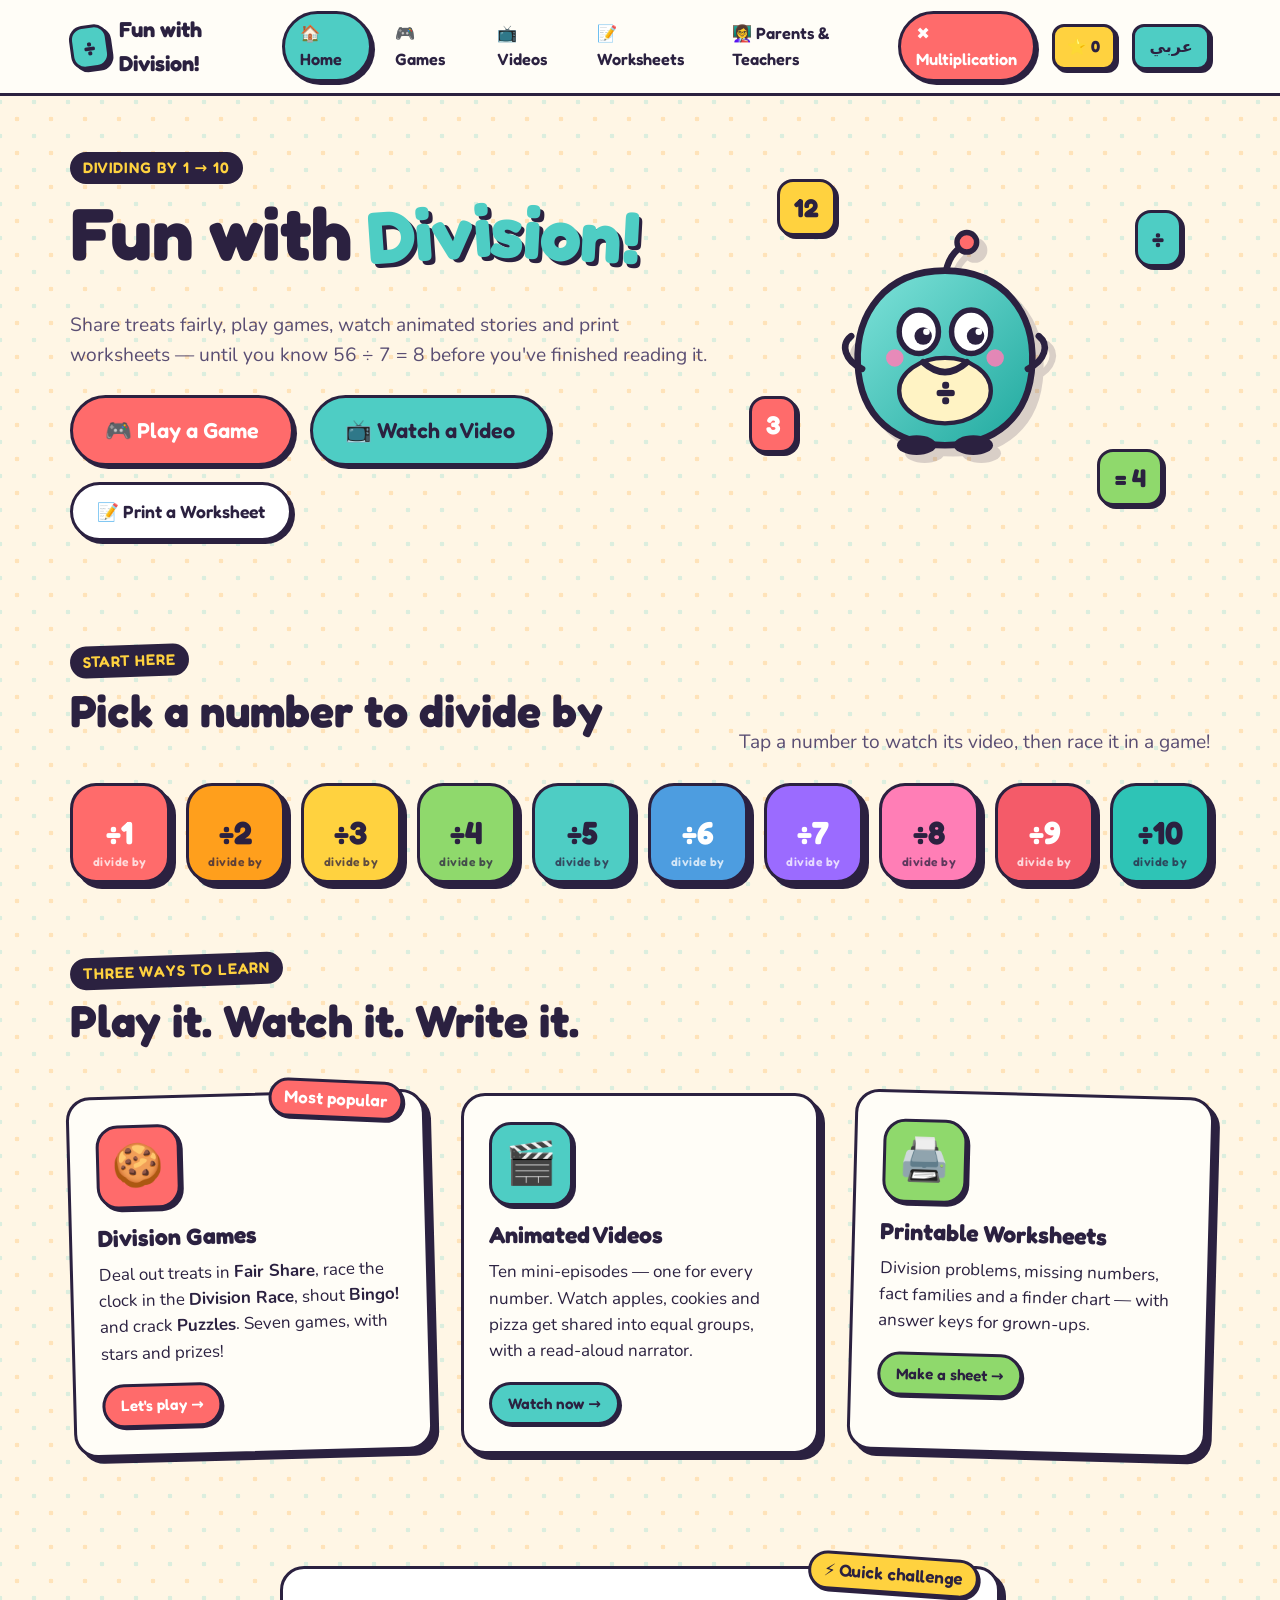
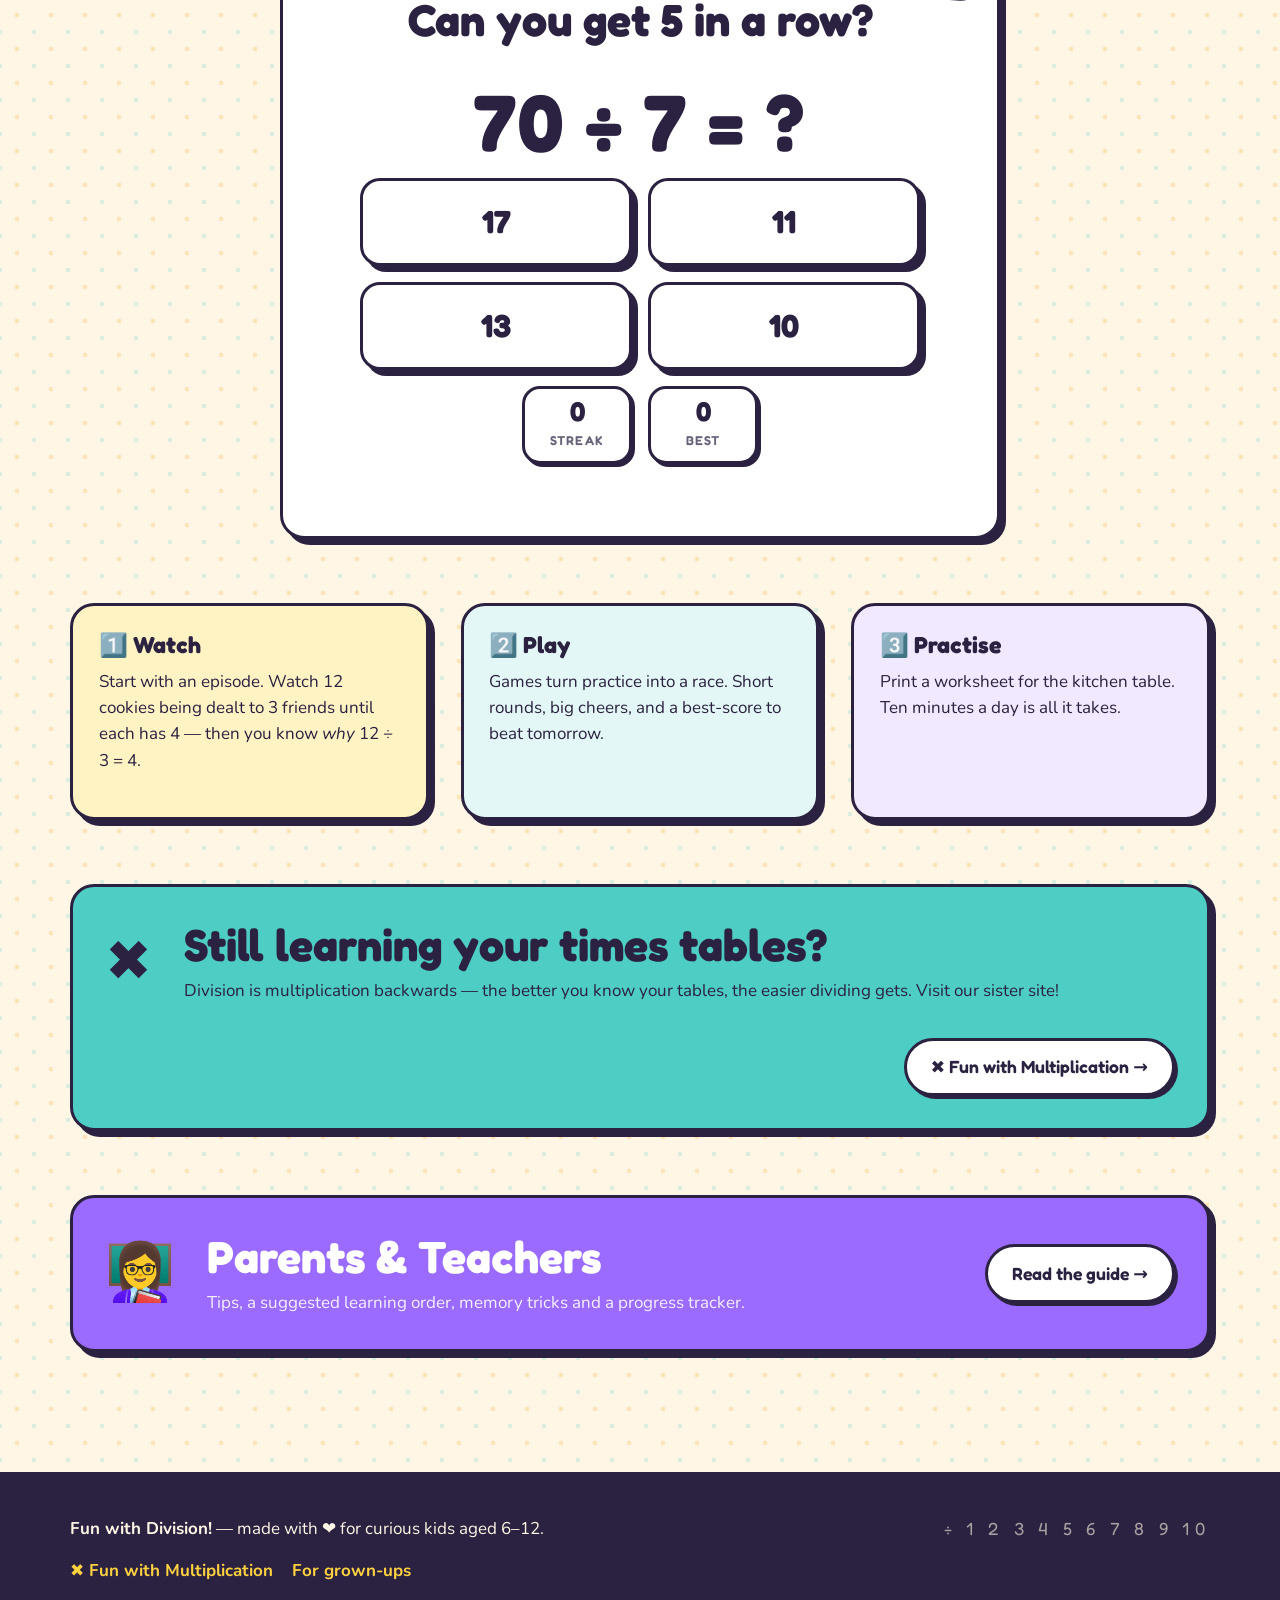
==== commit 088620a9: "Security hardening: escape player name, add security headers - Escape the player's name before inser" ====
--- a/division/index.html
+++ b/division/index.html
@@ -194,47 +194,6 @@
   </footer>
 
   <script src="js/main.js"></script>
-  <script>
-    /* Quick challenge widget */
-    (function () {
-      let f, streak = 0, best = MM.load('qc_best', 0), locked = false;
-      const q = document.getElementById('qc-question'), opts = document.getElementById('qc-options');
-      const sStreak = document.getElementById('qc-streak'), sBest = document.getElementById('qc-best'), msg = document.getElementById('qc-msg');
-      sBest.textContent = best;
-      // After i18n has applied static text, so the greeting wins in both languages
-      document.addEventListener('DOMContentLoaded', () => { if (MM.name) document.getElementById('hero-eyebrow').textContent = MM.t('hero.hi', { name: MM.name }); });
-      const cheers = MM.t('qc.cheers');
-      function next() {
-        locked = false;
-        f = MM.divFact([1, 2, 3, 4, 5, 6, 7, 8, 9, 10]);
-        q.textContent = `${f.p} ÷ ${f.n} = ?`;
-        opts.innerHTML = '';
-        MM.divDistractors(f.n, f.q).forEach(v => {
-          const btn = document.createElement('button');
-          btn.className = 'option'; btn.textContent = v;
-          btn.addEventListener('click', () => answer(btn, v));
-          opts.appendChild(btn);
-        });
-      }
-      function answer(btn, v) {
-        if (locked) return; locked = true;
-        const right = v === f.q;
-        MM.recordFact(f.n, f.q, right);
-        if (right) {
-          btn.classList.add('correct'); MM.sound.good(); streak++;
-          msg.textContent = MM.pick(cheers);
-          if (streak > best) { best = streak; MM.save('qc_best', best); sBest.textContent = best; }
-          if (streak === 5) { msg.textContent = MM.t('qc.five'); MM.confetti(80); MM.sound.win(); }
-        } else {
-          btn.classList.add('wrong'); MM.sound.bad(); streak = 0;
-          msg.textContent = MM.t('qc.wrong', { p: f.p, n: f.n, q: f.q });
-          [...opts.children].forEach(o => { if (+o.textContent === f.q) o.classList.add('correct'); });
-        }
-        sStreak.textContent = streak;
-        setTimeout(next, right ? 700 : 1600);
-      }
-      next();
-    })();
-  </script>
+  <script src="js/home.js"></script>
 </body>
 </html>
